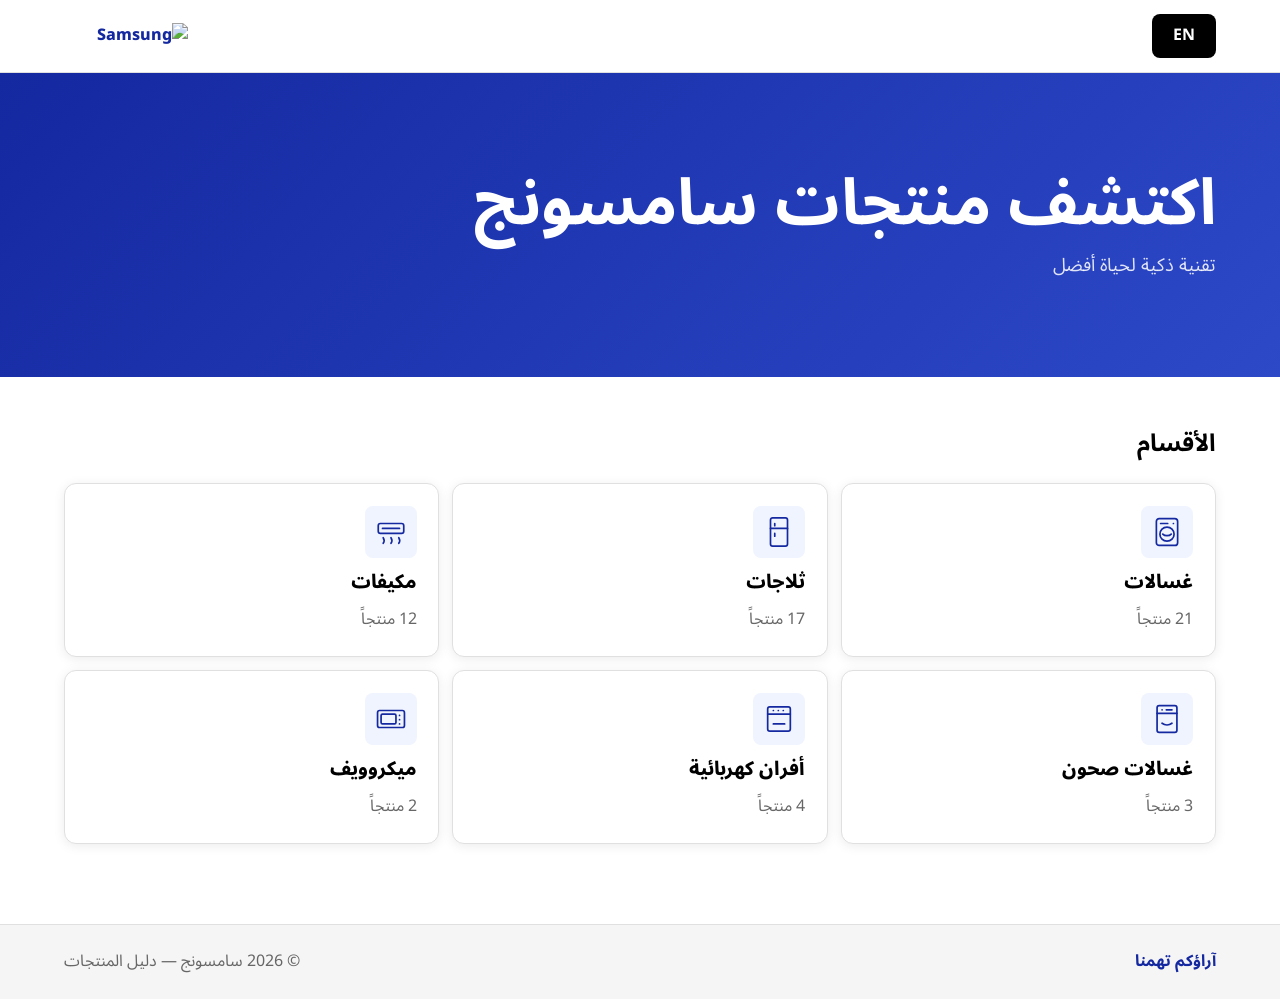
==== index.html @ 4a49a97f "Initial Samsung product showcase" ====
<!doctype html>
<html lang="ar" dir="rtl">
  <head>
    <meta charset="utf-8">
    <meta name="viewport" content="width=device-width, initial-scale=1">
    <title>سامسونج — دليل المنتجات</title>
    <link rel="stylesheet" href="assets/css/main.css">
    <link rel="stylesheet" href="assets/css/rtl.css">
  </head>
  <body data-page="home">
    <header class="site-header">
      <div class="container header-inner">
        <a class="logo" href="index.html" aria-label="Samsung">
          <img src="https://upload.wikimedia.org/wikipedia/commons/2/24/Samsung_Logo.svg" alt="Samsung">
        </a>
        <div class="header-actions">
          <button id="lang-toggle" class="lang-toggle" type="button">EN</button>
        </div>
      </div>
    </header>

    <main>
      <section class="hero">
        <div class="container">
          <h1 data-ar="اكتشف منتجات سامسونج" data-en="Discover Samsung Products">اكتشف منتجات سامسونج</h1>
          <p data-ar="تقنية ذكية لحياة أفضل" data-en="Smart technology for a better life">تقنية ذكية لحياة أفضل</p>
        </div>
      </section>

      <section class="section">
        <div class="container">
          <h2 class="section-title" data-ar="الأقسام" data-en="Categories">الأقسام</h2>
          <div id="category-grid" class="category-grid" aria-live="polite"></div>
        </div>
      </section>
    </main>

    <footer class="site-footer">
      <div class="container footer-inner">
        <span data-ar="© 2026 سامسونج — دليل المنتجات" data-en="© 2026 Samsung — Product Guide">© 2026 سامسونج — دليل المنتجات</span>
        <a href="feedback.html" data-ar="آراؤكم تهمنا" data-en="Feedback">آراؤكم تهمنا</a>
      </div>
    </footer>

    <script src="assets/js/lang.js"></script>
    <script src="assets/js/analytics.js"></script>
    <script src="assets/js/router.js"></script>
  </body>
</html>
---- assets/css/main.css ----
@import url("https://fonts.googleapis.com/css2?family=Noto+Sans+Arabic:wght@400;500;700;800&family=Outfit:wght@400;500;600;700;800&display=swap");

:root {
  --samsung-blue: #1428a0;
  --samsung-blue-light: #2d49c8;
  --samsung-black: #000000;
  --samsung-white: #ffffff;
  --gray-light: #f5f5f5;
  --gray-mid: #e0e0e0;
  --gray-text: #666666;
  --highlight-bg: #f0f4ff;
  --card-shadow: 0 2px 12px rgba(0, 0, 0, 0.08);
  --card-shadow-hover: 0 6px 24px rgba(20, 40, 160, 0.15);
  --radius: 12px;
  --radius-sm: 8px;
  --transition: all 0.2s ease;
  --container: 1200px;
}

* {
  box-sizing: border-box;
}

html {
  font-size: 16px;
  scroll-behavior: smooth;
}

body {
  margin: 0;
  background: var(--samsung-white);
  color: var(--samsung-black);
  font-family: "Outfit", "Noto Sans Arabic", system-ui, sans-serif;
  line-height: 1.6;
  overflow-wrap: anywhere;
}

html[lang="ar"] body {
  font-family: "Noto Sans Arabic", "Outfit", system-ui, sans-serif;
}

img {
  display: block;
  max-width: 100%;
}

a {
  color: inherit;
  text-decoration: none;
}

button,
input,
textarea,
select {
  font: inherit;
}

.container {
  width: min(100%, var(--container));
  margin: 0 auto;
  padding: 0 1.5rem;
}

.site-header {
  position: sticky;
  top: 0;
  z-index: 20;
  background: rgba(255, 255, 255, 0.94);
  border-bottom: 1px solid var(--gray-mid);
  backdrop-filter: blur(16px);
}

.header-inner {
  min-height: 64px;
  display: flex;
  align-items: center;
  justify-content: space-between;
  gap: 1rem;
}

.logo {
  display: inline-flex;
  align-items: center;
  gap: 0.75rem;
  font-weight: 800;
  color: var(--samsung-blue);
}

.logo img {
  width: 108px;
  height: auto;
}

.header-actions {
  display: flex;
  align-items: center;
  gap: 0.75rem;
}

.lang-toggle,
.button,
.icon-button {
  border: 0;
  border-radius: var(--radius-sm);
  cursor: pointer;
  transition: var(--transition);
}

.lang-toggle {
  min-width: 64px;
  min-height: 44px;
  padding: 0.55rem 0.85rem;
  background: var(--samsung-black);
  color: var(--samsung-white);
  font-weight: 700;
}

.button {
  display: inline-flex;
  align-items: center;
  justify-content: center;
  gap: 0.5rem;
  min-height: 44px;
  padding: 0.7rem 1rem;
  background: var(--samsung-blue);
  color: var(--samsung-white);
  font-weight: 700;
}

.button:hover,
.lang-toggle:hover {
  transform: translateY(-1px);
  box-shadow: var(--card-shadow-hover);
}

.button-secondary {
  background: var(--gray-light);
  color: var(--samsung-black);
}

.button-danger {
  background: #b42318;
}

.button-small {
  min-height: 38px;
  padding: 0.55rem 0.8rem;
  font-size: 0.9rem;
}

.hero {
  background: linear-gradient(135deg, var(--samsung-blue), var(--samsung-blue-light));
  color: var(--samsung-white);
  padding: clamp(2.2rem, 8vw, 6rem) 0;
}

.hero h1 {
  max-width: 780px;
  margin: 0 0 0.75rem;
  font-size: clamp(2rem, 5vw, 4rem);
  line-height: 1.1;
  letter-spacing: 0;
}

.hero p {
  max-width: 620px;
  margin: 0;
  color: rgba(255, 255, 255, 0.86);
  font-size: 1.15rem;
}

.section {
  padding: 3rem 0;
}

.section-title {
  margin: 0 0 1.25rem;
  font-size: 1.5rem;
}

.category-grid {
  display: grid;
  grid-template-columns: repeat(2, minmax(0, 1fr));
  gap: 0.8rem;
}

.product-grid {
  display: grid;
  grid-template-columns: repeat(1, minmax(0, 1fr));
  gap: 1rem;
}

.category-card {
  display: grid;
  gap: 0.65rem;
  min-height: 136px;
  padding: 0.95rem;
  background: var(--samsung-white);
  border: 1px solid var(--gray-mid);
  border-radius: var(--radius);
  box-shadow: var(--card-shadow);
  transition: var(--transition);
}

.category-card:hover,
.product-card:hover {
  border-color: rgba(20, 40, 160, 0.28);
  box-shadow: var(--card-shadow-hover);
  transform: translateY(-2px);
}

.category-icon {
  display: inline-flex;
  width: 44px;
  height: 44px;
  align-items: center;
  justify-content: center;
  color: var(--samsung-blue);
  background: var(--highlight-bg);
  border-radius: var(--radius-sm);
}

.category-icon svg {
  width: 29px;
  height: 29px;
}

.category-name {
  font-size: 1rem;
  font-weight: 800;
  line-height: 1.25;
}

.category-count,
.muted,
.sku-label,
.model-sku,
.product-model {
  color: var(--gray-text);
}

.breadcrumb {
  display: flex;
  align-items: center;
  gap: 0.5rem;
  padding-top: 1.5rem;
  color: var(--gray-text);
  font-size: 0.95rem;
}

.breadcrumb a {
  color: var(--samsung-blue);
  font-weight: 700;
}

.page-title {
  margin: 1rem 0 1.25rem;
  font-size: clamp(2rem, 4vw, 3rem);
  line-height: 1.15;
  letter-spacing: 0;
}

.pill-tabs {
  display: flex;
  flex-wrap: wrap;
  gap: 0.6rem;
  margin-bottom: 1.25rem;
}

.pill {
  border: 1px solid var(--gray-mid);
  border-radius: 999px;
  background: var(--samsung-white);
  color: var(--samsung-black);
  padding: 0.55rem 1rem;
  cursor: pointer;
}

.pill.is-active {
  border-color: var(--samsung-blue);
  background: var(--samsung-blue);
  color: var(--samsung-white);
}

.product-card {
  overflow: hidden;
  display: flex;
  flex-direction: column;
  background: var(--samsung-white);
  border: 1px solid var(--gray-mid);
  border-radius: var(--radius);
  box-shadow: var(--card-shadow);
  transition: var(--transition);
}

.product-image-link {
  display: grid;
  place-items: center;
  aspect-ratio: 4 / 3;
  background: var(--gray-light);
}

.product-image-link img {
  width: 100%;
  height: 100%;
  object-fit: contain;
  padding: 1rem;
}

.product-card-body {
  display: flex;
  flex: 1;
  flex-direction: column;
  gap: 0.8rem;
  padding: 1rem;
}

.product-card h3 {
  margin: 0;
  font-size: 1rem;
  line-height: 1.35;
}

.model-sku {
  margin: -0.3rem 0 0;
  font-size: 0.82rem;
  font-weight: 800;
  text-align: start;
}

.model-sku b,
.product-model b {
  color: var(--samsung-black);
  font-weight: 900;
}

.badge-row {
  display: flex;
  flex-wrap: wrap;
  gap: 0.4rem;
  margin-bottom: auto;
}

.badge {
  display: inline-flex;
  max-width: 100%;
  padding: 0.28rem 0.55rem;
  border-radius: 999px;
  background: var(--highlight-bg);
  color: var(--samsung-blue);
  font-size: 0.78rem;
  font-weight: 700;
  overflow-wrap: anywhere;
}

.product-detail-grid {
  display: grid;
  gap: 2rem;
  align-items: center;
  padding: 2rem 0;
}

.back-link {
  display: inline-flex;
  margin-top: 1.5rem;
  color: var(--samsung-blue);
  font-weight: 800;
}

.product-copy h1 {
  margin: 0.3rem 0 1rem;
  font-size: clamp(1.8rem, 4vw, 3.1rem);
  line-height: 1.18;
  letter-spacing: 0;
}

.product-model {
  margin: -0.45rem 0 0.8rem;
  font-size: 1rem;
  font-weight: 800;
}

.quick-facts {
  display: flex;
  flex-wrap: wrap;
  gap: 0.5rem;
  margin: 0 0 1rem;
}

.quick-facts span {
  display: inline-flex;
  align-items: center;
  min-height: 34px;
  padding: 0.35rem 0.65rem;
  border: 1px solid var(--gray-mid);
  border-radius: 999px;
  background: var(--samsung-white);
  color: #333333;
  font-size: 0.82rem;
  font-weight: 800;
}

.product-description {
  max-width: 720px;
  margin: 0;
  color: #2a2a2a;
  font-size: 1.05rem;
}

.product-media {
  display: grid;
  place-items: center;
  min-height: 260px;
  background: var(--gray-light);
  border-radius: var(--radius);
}

.product-hero-image {
  width: min(100%, 400px);
  max-height: 420px;
  object-fit: contain;
  padding: 1rem;
}

.section-block {
  padding: 1rem 0 2rem;
}

.section-block h2 {
  margin: 0 0 1rem;
  font-size: 1.5rem;
}

.highlight-grid {
  display: grid;
  gap: 0.9rem;
}

.highlight-card {
  padding: 1rem;
  border-inline-start: 5px solid var(--samsung-blue);
  border-radius: var(--radius-sm);
  background: var(--highlight-bg);
}

.highlight-card h3 {
  margin: 0 0 0.35rem;
  font-size: 1.1rem;
}

.highlight-card p {
  margin: 0;
  color: #333333;
  white-space: pre-line;
}

.related-strip {
  display: grid;
  grid-auto-flow: column;
  grid-auto-columns: minmax(230px, 280px);
  gap: 1rem;
  overflow-x: auto;
  padding-bottom: 0.75rem;
  scroll-snap-type: x proximity;
}

.related-strip .product-card {
  scroll-snap-align: start;
}

.feedback-button {
  margin-bottom: 2rem;
}

.empty-state {
  grid-column: 1 / -1;
  padding: 2rem;
  background: var(--gray-light);
  border: 1px solid var(--gray-mid);
  border-radius: var(--radius);
  text-align: center;
}

.empty-state-large {
  margin: 3rem 0;
  padding: 3rem 1.5rem;
}

.empty-state h1 {
  margin-top: 0;
}

.feedback-context {
  margin: 0 0 1rem;
  padding: 0.9rem 1rem;
  border-radius: var(--radius-sm);
  background: var(--highlight-bg);
  color: var(--samsung-blue);
  font-weight: 800;
}

.feedback-frame {
  width: 100%;
  min-height: 740px;
  border: 1px solid var(--gray-mid);
  border-radius: var(--radius-sm);
  background: var(--gray-light);
}

.site-footer {
  margin-top: 2rem;
  border-top: 1px solid var(--gray-mid);
  background: var(--gray-light);
}

.footer-inner {
  display: flex;
  flex-wrap: wrap;
  align-items: center;
  justify-content: space-between;
  gap: 0.8rem;
  padding: 1.5rem;
  color: var(--gray-text);
}

.footer-inner a {
  color: var(--samsung-blue);
  font-weight: 700;
}

.admin-shell {
  display: grid;
  gap: 1rem;
  padding: 1.5rem 0 3rem;
}

.admin-tabs,
.filter-row,
.form-actions,
.qr-controls {
  display: flex;
  flex-wrap: wrap;
  gap: 0.75rem;
  align-items: center;
}

.tab-button {
  border: 1px solid var(--gray-mid);
  border-radius: var(--radius-sm);
  background: var(--samsung-white);
  padding: 0.7rem 1rem;
  cursor: pointer;
  font-weight: 800;
}

.tab-button.is-active {
  border-color: var(--samsung-blue);
  background: var(--samsung-blue);
  color: var(--samsung-white);
}

.admin-panel {
  display: none;
  padding: 1rem;
  border: 1px solid var(--gray-mid);
  border-radius: var(--radius);
  background: var(--samsung-white);
  box-shadow: var(--card-shadow);
}

.admin-panel.is-active {
  display: block;
}

.field-grid {
  display: grid;
  grid-template-columns: repeat(1, minmax(0, 1fr));
  gap: 0.9rem;
}

.field {
  display: grid;
  gap: 0.35rem;
}

.field label {
  font-weight: 800;
}

.field input,
.field select,
.field textarea {
  width: 100%;
  border: 1px solid var(--gray-mid);
  border-radius: var(--radius-sm);
  padding: 0.72rem 0.8rem;
  background: var(--samsung-white);
}

.field textarea {
  min-height: 118px;
  resize: vertical;
}

.table-wrap {
  overflow-x: auto;
  border: 1px solid var(--gray-mid);
  border-radius: var(--radius-sm);
}

table {
  width: 100%;
  border-collapse: collapse;
}

th,
td {
  padding: 0.8rem;
  border-bottom: 1px solid var(--gray-mid);
  text-align: start;
  vertical-align: middle;
}

th {
  background: var(--gray-light);
  font-size: 0.875rem;
}

.switch {
  position: relative;
  display: inline-flex;
  width: 48px;
  height: 28px;
}

.switch input {
  opacity: 0;
}

.switch span {
  position: absolute;
  inset: 0;
  border-radius: 999px;
  background: var(--gray-mid);
  cursor: pointer;
}

.switch span::after {
  position: absolute;
  content: "";
  width: 22px;
  height: 22px;
  top: 3px;
  inset-inline-start: 3px;
  border-radius: 50%;
  background: var(--samsung-white);
  transition: var(--transition);
}

.switch input:checked + span {
  background: var(--samsung-blue);
}

.switch input:checked + span::after {
  transform: translateX(20px);
}

html[dir="rtl"] .switch input:checked + span::after {
  transform: translateX(-20px);
}

.highlight-editor {
  display: grid;
  gap: 0.9rem;
  margin: 0.5rem 0 1rem;
}

.highlight-row {
  display: grid;
  gap: 0.75rem;
  padding: 0.9rem;
  border: 1px solid var(--gray-mid);
  border-radius: var(--radius-sm);
  background: var(--gray-light);
}

.message {
  margin-top: 1rem;
  padding: 0.85rem 1rem;
  border-radius: var(--radius-sm);
  background: var(--highlight-bg);
  color: var(--samsung-blue);
  font-weight: 700;
}

.message.error {
  background: #fff1f0;
  color: #b42318;
}

.security-note {
  padding: 1rem;
  border-radius: var(--radius-sm);
  background: var(--highlight-bg);
  color: #25315f;
}

.qr-grid {
  display: grid;
  grid-template-columns: repeat(auto-fit, minmax(240px, 1fr));
  gap: 1rem;
  margin-top: 1rem;
}

.qr-tile {
  display: grid;
  gap: 0.75rem;
  padding: 1rem;
  border: 1px solid var(--gray-mid);
  border-radius: var(--radius);
  background: var(--samsung-white);
  box-shadow: var(--card-shadow);
}

.qr-tile img {
  width: 180px;
  height: 180px;
  margin: 0 auto;
}

.qr-url {
  color: var(--gray-text);
  font-size: 0.78rem;
  overflow-wrap: anywhere;
}

@media (max-width: 599px) {
  .container {
    padding: 0 1rem;
  }

  .section {
    padding: 2rem 0;
  }

  .page-title {
    font-size: 1.85rem;
  }

  .product-grid .product-card {
    display: grid;
    grid-template-columns: 112px minmax(0, 1fr);
    min-height: 172px;
  }

  .product-grid .product-image-link {
    aspect-ratio: auto;
    min-height: 100%;
  }

  .product-grid .product-image-link img {
    padding: 0.6rem;
  }

  .product-grid .product-card-body {
    padding: 0.85rem;
    gap: 0.55rem;
  }

  .product-grid .product-card h3 {
    font-size: 0.95rem;
  }

  .product-grid .badge {
    font-size: 0.72rem;
  }

  .product-detail-grid {
    gap: 1rem;
    padding: 1rem 0 1.5rem;
  }

  .product-copy h1 {
    font-size: 1.55rem;
  }

  .product-media {
    min-height: 230px;
  }

  .product-hero-image {
    max-height: 300px;
  }

  .highlight-card {
    padding: 0.9rem;
  }

  .feedback-button {
    position: sticky;
    bottom: 0.75rem;
    z-index: 10;
    width: 100%;
    box-shadow: var(--card-shadow-hover);
  }
}

@media (min-width: 600px) {
  .product-grid {
    grid-template-columns: repeat(2, minmax(0, 1fr));
  }
}

@media (min-width: 768px) {
  .category-grid {
    grid-template-columns: repeat(3, minmax(0, 1fr));
  }

  .product-grid {
    grid-template-columns: repeat(3, minmax(0, 1fr));
  }

  .product-card h3 {
    min-height: 3.3em;
  }

  .product-detail-grid {
    grid-template-columns: minmax(0, 1.1fr) minmax(280px, 0.9fr);
  }

  .header-inner {
    min-height: 72px;
  }

  .logo img {
    width: 124px;
  }

  .category-card {
    min-height: 174px;
    padding: 1.35rem;
  }

  .category-icon {
    width: 52px;
    height: 52px;
  }

  .category-icon svg {
    width: 34px;
    height: 34px;
  }

  .category-name {
    font-size: 1.2rem;
  }

  .highlight-grid {
    grid-template-columns: repeat(2, minmax(0, 1fr));
  }

  .field-grid {
    grid-template-columns: repeat(2, minmax(0, 1fr));
  }

  .highlight-row {
    grid-template-columns: repeat(2, minmax(0, 1fr)) auto;
  }
}

@media (min-width: 1024px) {
  .product-grid {
    grid-template-columns: repeat(4, minmax(0, 1fr));
  }
}
---- assets/css/rtl.css ----
html[dir="rtl"] {
  text-align: right;
}

html[dir="rtl"] .breadcrumb {
  flex-direction: row-reverse;
  justify-content: flex-end;
}

html[dir="rtl"] .header-inner,
html[dir="rtl"] .footer-inner {
  flex-direction: row-reverse;
}

html[dir="rtl"] .related-strip {
  direction: rtl;
}

html[dir="rtl"] .product-card,
html[dir="rtl"] .highlight-card,
html[dir="rtl"] .admin-panel,
html[dir="rtl"] .qr-tile {
  text-align: right;
}

html[dir="rtl"] .form-actions,
html[dir="rtl"] .filter-row,
html[dir="rtl"] .admin-tabs,
html[dir="rtl"] .qr-controls {
  flex-direction: row-reverse;
  justify-content: flex-start;
}

html[dir="rtl"] .badge-row,
html[dir="rtl"] .pill-tabs {
  justify-content: flex-start;
}
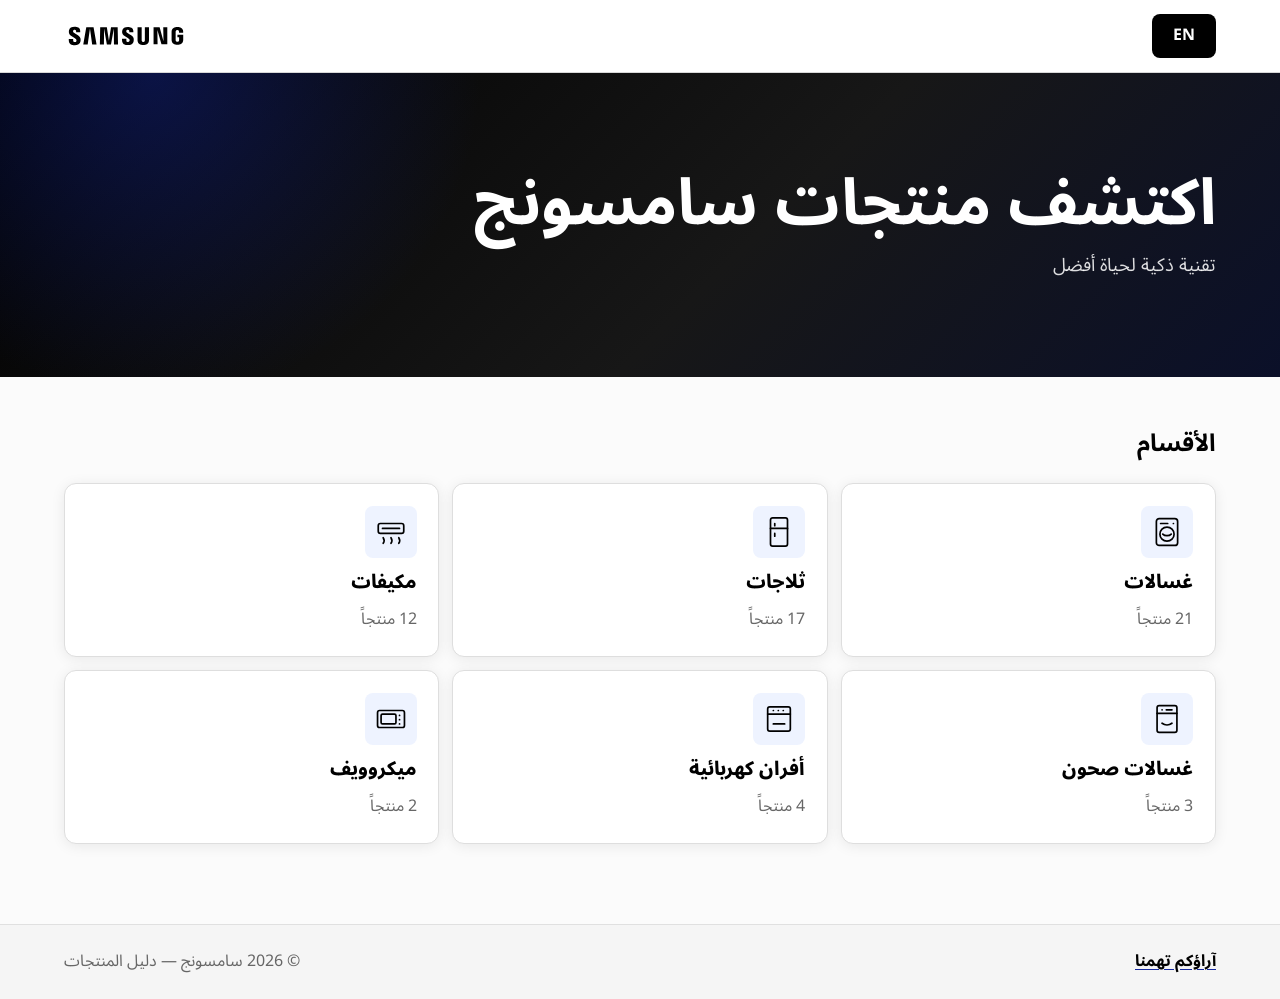
==== commit 6996dc86: "Update Samsung logo and black theme" ====
--- a/index.html
+++ b/index.html
@@ -11,7 +11,7 @@
     <header class="site-header">
       <div class="container header-inner">
         <a class="logo" href="index.html" aria-label="Samsung">
-          <img src="https://upload.wikimedia.org/wikipedia/commons/2/24/Samsung_Logo.svg" alt="Samsung">
+          <img src="assets/samsung-logo.svg" alt="Samsung">
         </a>
         <div class="header-actions">
           <button id="lang-toggle" class="lang-toggle" type="button">EN</button>
--- a/assets/css/main.css
+++ b/assets/css/main.css
@@ -5,12 +5,15 @@
   --samsung-blue-light: #2d49c8;
   --samsung-black: #000000;
   --samsung-white: #ffffff;
+  --samsung-ink: #111111;
+  --samsung-charcoal: #181818;
   --gray-light: #f5f5f5;
   --gray-mid: #e0e0e0;
   --gray-text: #666666;
-  --highlight-bg: #f0f4ff;
-  --card-shadow: 0 2px 12px rgba(0, 0, 0, 0.08);
-  --card-shadow-hover: 0 6px 24px rgba(20, 40, 160, 0.15);
+  --highlight-bg: #f7f8fb;
+  --accent-bg: #eef3ff;
+  --card-shadow: 0 2px 14px rgba(0, 0, 0, 0.08);
+  --card-shadow-hover: 0 8px 26px rgba(0, 0, 0, 0.16);
   --radius: 12px;
   --radius-sm: 8px;
   --transition: all 0.2s ease;
@@ -28,7 +31,7 @@
 
 body {
   margin: 0;
-  background: var(--samsung-white);
+  background: #fbfbfb;
   color: var(--samsung-black);
   font-family: "Outfit", "Noto Sans Arabic", system-ui, sans-serif;
   line-height: 1.6;
@@ -66,8 +69,8 @@
   position: sticky;
   top: 0;
   z-index: 20;
-  background: rgba(255, 255, 255, 0.94);
-  border-bottom: 1px solid var(--gray-mid);
+  background: rgba(255, 255, 255, 0.96);
+  border-bottom: 1px solid #d8d8d8;
   backdrop-filter: blur(16px);
 }
 
@@ -84,11 +87,11 @@
   align-items: center;
   gap: 0.75rem;
   font-weight: 800;
-  color: var(--samsung-blue);
+  color: var(--samsung-black);
 }
 
 .logo img {
-  width: 108px;
+  width: 118px;
   height: auto;
 }
 
@@ -123,7 +126,7 @@
   gap: 0.5rem;
   min-height: 44px;
   padding: 0.7rem 1rem;
-  background: var(--samsung-blue);
+  background: var(--samsung-black);
   color: var(--samsung-white);
   font-weight: 700;
 }
@@ -135,8 +138,9 @@
 }
 
 .button-secondary {
-  background: var(--gray-light);
-  color: var(--samsung-black);
+  background: var(--samsung-white);
+  color: var(--samsung-black);
+  border: 1px solid var(--gray-mid);
 }
 
 .button-danger {
@@ -150,7 +154,9 @@
 }
 
 .hero {
-  background: linear-gradient(135deg, var(--samsung-blue), var(--samsung-blue-light));
+  background:
+    radial-gradient(circle at 12% 0%, rgba(20, 40, 160, 0.42), transparent 28%),
+    linear-gradient(135deg, #000000 0%, #171717 58%, #0b1029 100%);
   color: var(--samsung-white);
   padding: clamp(2.2rem, 8vw, 6rem) 0;
 }
@@ -197,7 +203,7 @@
   min-height: 136px;
   padding: 0.95rem;
   background: var(--samsung-white);
-  border: 1px solid var(--gray-mid);
+  border: 1px solid #dedede;
   border-radius: var(--radius);
   box-shadow: var(--card-shadow);
   transition: var(--transition);
@@ -205,7 +211,7 @@
 
 .category-card:hover,
 .product-card:hover {
-  border-color: rgba(20, 40, 160, 0.28);
+  border-color: rgba(0, 0, 0, 0.32);
   box-shadow: var(--card-shadow-hover);
   transform: translateY(-2px);
 }
@@ -216,8 +222,8 @@
   height: 44px;
   align-items: center;
   justify-content: center;
-  color: var(--samsung-blue);
-  background: var(--highlight-bg);
+  color: var(--samsung-black);
+  background: var(--accent-bg);
   border-radius: var(--radius-sm);
 }
 
@@ -250,8 +256,11 @@
 }
 
 .breadcrumb a {
-  color: var(--samsung-blue);
+  color: var(--samsung-black);
   font-weight: 700;
+  text-decoration: underline;
+  text-decoration-color: var(--samsung-blue);
+  text-underline-offset: 0.2em;
 }
 
 .page-title {
@@ -278,8 +287,8 @@
 }
 
 .pill.is-active {
-  border-color: var(--samsung-blue);
-  background: var(--samsung-blue);
+  border-color: var(--samsung-black);
+  background: var(--samsung-black);
   color: var(--samsung-white);
 }
 
@@ -288,7 +297,7 @@
   display: flex;
   flex-direction: column;
   background: var(--samsung-white);
-  border: 1px solid var(--gray-mid);
+  border: 1px solid #dedede;
   border-radius: var(--radius);
   box-shadow: var(--card-shadow);
   transition: var(--transition);
@@ -347,7 +356,7 @@
   max-width: 100%;
   padding: 0.28rem 0.55rem;
   border-radius: 999px;
-  background: var(--highlight-bg);
+  background: var(--accent-bg);
   color: var(--samsung-blue);
   font-size: 0.78rem;
   font-weight: 700;
@@ -364,8 +373,11 @@
 .back-link {
   display: inline-flex;
   margin-top: 1.5rem;
-  color: var(--samsung-blue);
+  color: var(--samsung-black);
   font-weight: 800;
+  text-decoration: underline;
+  text-decoration-color: var(--samsung-blue);
+  text-underline-offset: 0.24em;
 }
 
 .product-copy h1 {
@@ -393,7 +405,7 @@
   align-items: center;
   min-height: 34px;
   padding: 0.35rem 0.65rem;
-  border: 1px solid var(--gray-mid);
+  border: 1px solid #d8d8d8;
   border-radius: 999px;
   background: var(--samsung-white);
   color: #333333;
@@ -439,7 +451,7 @@
 
 .highlight-card {
   padding: 1rem;
-  border-inline-start: 5px solid var(--samsung-blue);
+  border-inline-start: 5px solid var(--samsung-black);
   border-radius: var(--radius-sm);
   background: var(--highlight-bg);
 }
@@ -495,8 +507,8 @@
   margin: 0 0 1rem;
   padding: 0.9rem 1rem;
   border-radius: var(--radius-sm);
-  background: var(--highlight-bg);
-  color: var(--samsung-blue);
+  background: var(--accent-bg);
+  color: var(--samsung-black);
   font-weight: 800;
 }
 
@@ -525,8 +537,11 @@
 }
 
 .footer-inner a {
-  color: var(--samsung-blue);
+  color: var(--samsung-black);
   font-weight: 700;
+  text-decoration: underline;
+  text-decoration-color: var(--samsung-blue);
+  text-underline-offset: 0.2em;
 }
 
 .admin-shell {
@@ -555,8 +570,8 @@
 }
 
 .tab-button.is-active {
-  border-color: var(--samsung-blue);
-  background: var(--samsung-blue);
+  border-color: var(--samsung-black);
+  background: var(--samsung-black);
   color: var(--samsung-white);
 }
 
@@ -659,7 +674,7 @@
 }
 
 .switch input:checked + span {
-  background: var(--samsung-blue);
+  background: var(--samsung-black);
 }
 
 .switch input:checked + span::after {
@@ -689,8 +704,8 @@
   margin-top: 1rem;
   padding: 0.85rem 1rem;
   border-radius: var(--radius-sm);
-  background: var(--highlight-bg);
-  color: var(--samsung-blue);
+  background: var(--accent-bg);
+  color: var(--samsung-black);
   font-weight: 700;
 }
 
@@ -702,7 +717,7 @@
 .security-note {
   padding: 1rem;
   border-radius: var(--radius-sm);
-  background: var(--highlight-bg);
+  background: var(--accent-bg);
   color: #25315f;
 }
 
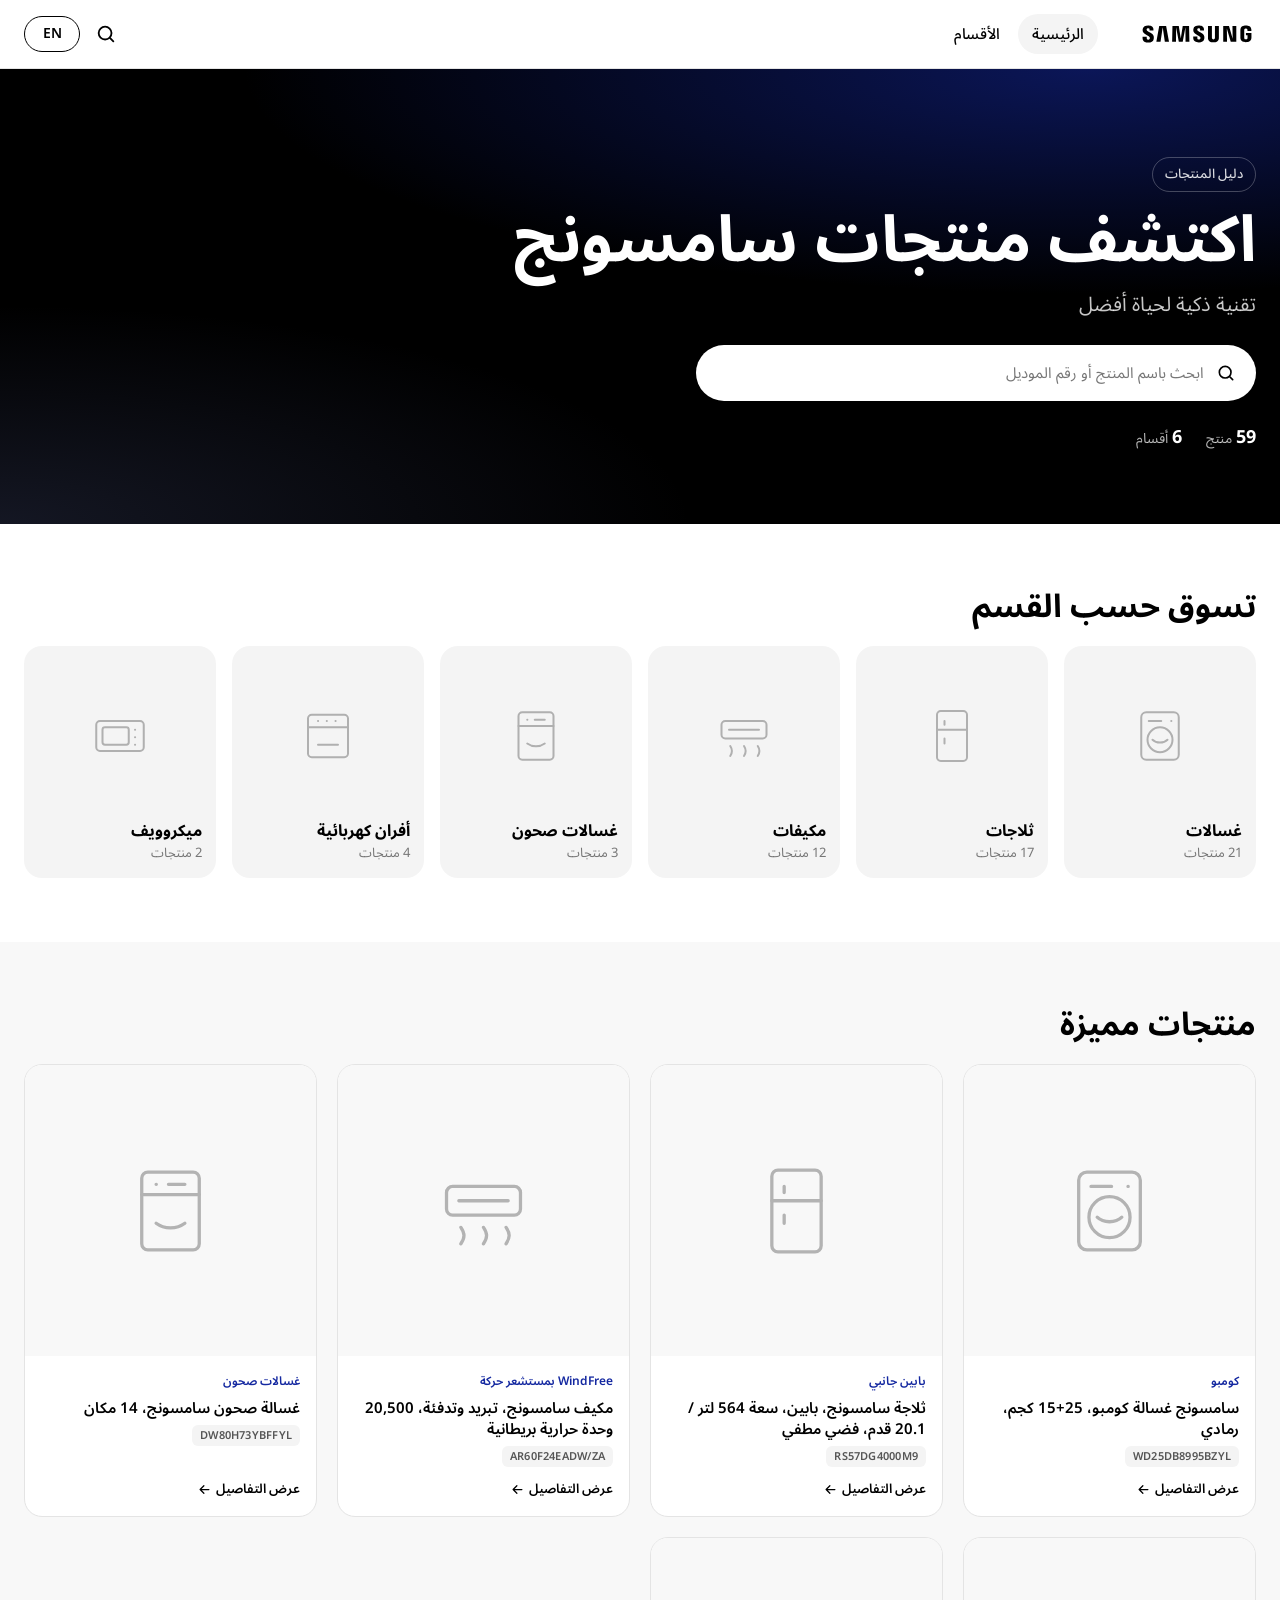
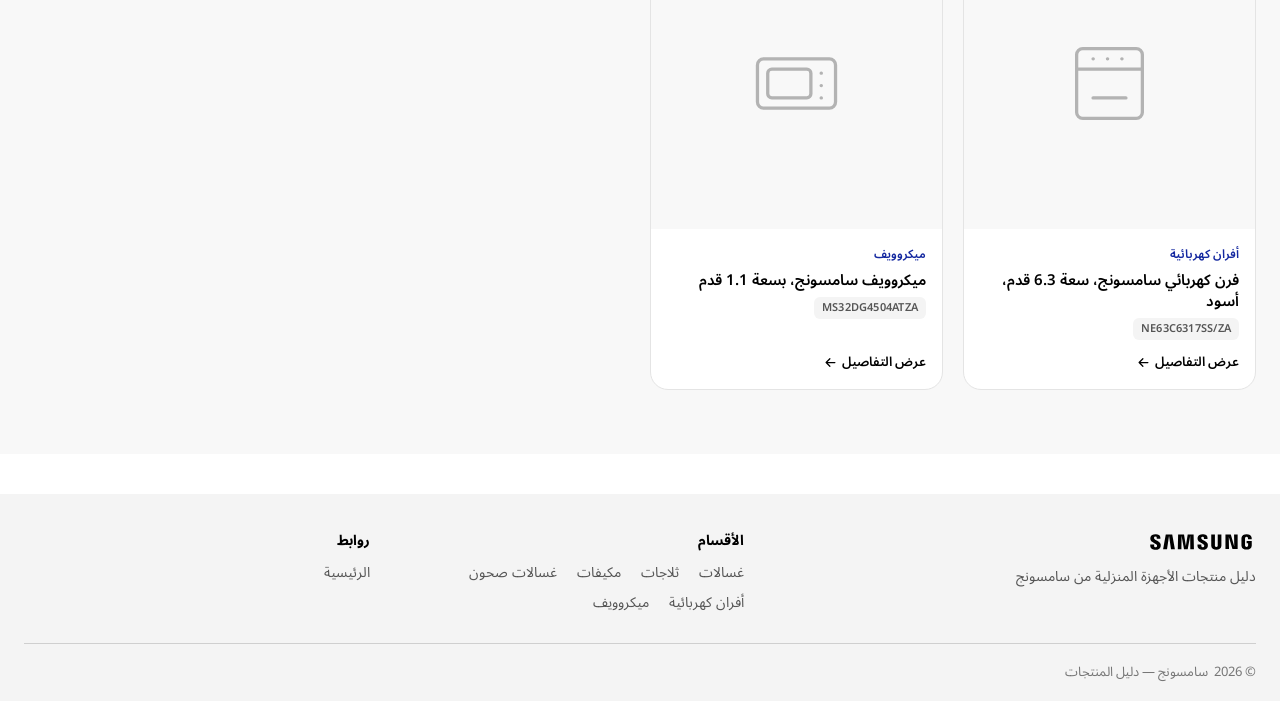
==== commit 576021c1: "Redesign public site for mobile and add site settings - New mobile-first layout with shared header/f" ====
--- a/index.html
+++ b/index.html
@@ -2,46 +2,51 @@
 <html lang="ar" dir="rtl">
   <head>
     <meta charset="utf-8">
-    <meta name="viewport" content="width=device-width, initial-scale=1">
+    <meta name="viewport" content="width=device-width, initial-scale=1, viewport-fit=cover">
+    <meta name="theme-color" content="#000000">
     <title>سامسونج — دليل المنتجات</title>
+    <link rel="icon" href="assets/favicon.svg" type="image/svg+xml">
     <link rel="stylesheet" href="assets/css/main.css">
-    <link rel="stylesheet" href="assets/css/rtl.css">
   </head>
   <body data-page="home">
-    <header class="site-header">
-      <div class="container header-inner">
-        <a class="logo" href="index.html" aria-label="Samsung">
-          <img src="assets/samsung-logo.svg" alt="Samsung">
-        </a>
-        <div class="header-actions">
-          <button id="lang-toggle" class="lang-toggle" type="button">EN</button>
-        </div>
-      </div>
-    </header>
+    <div id="site-header"></div>
 
-    <main>
+    <main id="main">
       <section class="hero">
-        <div class="container">
-          <h1 data-ar="اكتشف منتجات سامسونج" data-en="Discover Samsung Products">اكتشف منتجات سامسونج</h1>
-          <p data-ar="تقنية ذكية لحياة أفضل" data-en="Smart technology for a better life">تقنية ذكية لحياة أفضل</p>
+        <div class="container hero-inner">
+          <span class="hero-eyebrow" data-ar="دليل المنتجات" data-en="Product Guide">دليل المنتجات</span>
+          <h1 id="hero-title">اكتشف منتجات سامسونج</h1>
+          <p id="hero-subtitle">تقنية ذكية لحياة أفضل</p>
+          <button id="hero-search" class="hero-search" type="button" hidden>
+            <svg class="ui-icon" viewBox="0 0 24 24" aria-hidden="true"><circle cx="11" cy="11" r="7"/><path d="m20 20-3.5-3.5"/></svg>
+            <span data-ar="ابحث باسم المنتج أو رقم الموديل" data-en="Search by product name or model">ابحث باسم المنتج أو رقم الموديل</span>
+          </button>
+          <div id="hero-stats" class="hero-stats"></div>
         </div>
       </section>
 
-      <section class="section">
+      <section class="section" id="categories">
         <div class="container">
-          <h2 class="section-title" data-ar="الأقسام" data-en="Categories">الأقسام</h2>
+          <div class="section-head">
+            <h2 data-ar="تسوق حسب القسم" data-en="Shop by category">تسوق حسب القسم</h2>
+          </div>
           <div id="category-grid" class="category-grid" aria-live="polite"></div>
+        </div>
+      </section>
+
+      <section class="section section-alt" id="featured-section" hidden>
+        <div class="container">
+          <div class="section-head">
+            <h2 data-ar="منتجات مميزة" data-en="Featured products">منتجات مميزة</h2>
+          </div>
+          <div id="featured-grid" class="product-grid"></div>
         </div>
       </section>
     </main>
 
-    <footer class="site-footer">
-      <div class="container footer-inner">
-        <span data-ar="© 2026 سامسونج — دليل المنتجات" data-en="© 2026 Samsung — Product Guide">© 2026 سامسونج — دليل المنتجات</span>
-        <a href="feedback.html" data-ar="آراؤكم تهمنا" data-en="Feedback">آراؤكم تهمنا</a>
-      </div>
-    </footer>
+    <div id="site-footer"></div>
 
+    <script src="assets/js/layout.js"></script>
     <script src="assets/js/lang.js"></script>
     <script src="assets/js/analytics.js"></script>
     <script src="assets/js/router.js"></script>
--- a/assets/css/main.css
+++ b/assets/css/main.css
@@ -1,45 +1,66 @@
-@import url("https://fonts.googleapis.com/css2?family=Noto+Sans+Arabic:wght@400;500;700;800&family=Outfit:wght@400;500;600;700;800&display=swap");
+@import url("https://fonts.googleapis.com/css2?family=Noto+Sans+Arabic:wght@400;500;600;700;800&family=Outfit:wght@400;500;600;700;800&display=swap");
 
 :root {
-  --samsung-blue: #1428a0;
-  --samsung-blue-light: #2d49c8;
-  --samsung-black: #000000;
-  --samsung-white: #ffffff;
-  --samsung-ink: #111111;
-  --samsung-charcoal: #181818;
-  --gray-light: #f5f5f5;
-  --gray-mid: #e0e0e0;
-  --gray-text: #666666;
-  --highlight-bg: #f7f8fb;
-  --accent-bg: #eef3ff;
-  --card-shadow: 0 2px 14px rgba(0, 0, 0, 0.08);
-  --card-shadow-hover: 0 8px 26px rgba(0, 0, 0, 0.16);
-  --radius: 12px;
-  --radius-sm: 8px;
-  --transition: all 0.2s ease;
-  --container: 1200px;
-}
-
-* {
+  --ink: #000000;
+  --ink-2: #1d1d1f;
+  --text-2: #555555;
+  --text-3: #767676;
+  --bg: #ffffff;
+  --bg-soft: #f4f4f4;
+  --bg-softer: #f8f8f8;
+  --line: #e4e4e4;
+  --line-strong: #cfcfcf;
+  --brand: #1428a0;
+  --brand-soft: #eef1fb;
+  --success: #0a7c42;
+  --danger: #c4221a;
+  --radius-lg: 24px;
+  --radius: 18px;
+  --radius-sm: 12px;
+  --shadow: 0 1px 2px rgba(0, 0, 0, 0.04), 0 6px 24px rgba(0, 0, 0, 0.06);
+  --shadow-lg: 0 12px 40px rgba(0, 0, 0, 0.14);
+  --ease: cubic-bezier(0.2, 0.7, 0.2, 1);
+  --container: 1280px;
+  --gutter: 16px;
+  --header-h: 60px;
+}
+
+*,
+*::before,
+*::after {
   box-sizing: border-box;
 }
 
 html {
-  font-size: 16px;
+  -webkit-text-size-adjust: 100%;
   scroll-behavior: smooth;
+  scroll-padding-top: calc(var(--header-h) + 12px);
 }
 
 body {
   margin: 0;
-  background: #fbfbfb;
-  color: var(--samsung-black);
-  font-family: "Outfit", "Noto Sans Arabic", system-ui, sans-serif;
+  min-height: 100vh;
+  display: flex;
+  flex-direction: column;
+  background: var(--bg);
+  color: var(--ink);
+  font-family: "Outfit", "Noto Sans Arabic", system-ui, -apple-system, "Segoe UI", sans-serif;
+  font-size: 16px;
   line-height: 1.6;
-  overflow-wrap: anywhere;
+  -webkit-font-smoothing: antialiased;
+  overflow-wrap: break-word;
 }
 
 html[lang="ar"] body {
   font-family: "Noto Sans Arabic", "Outfit", system-ui, sans-serif;
+}
+
+body.no-scroll {
+  overflow: hidden;
+}
+
+main {
+  flex: 1;
 }
 
 img {
@@ -57,835 +78,1392 @@
 textarea,
 select {
   font: inherit;
+  color: inherit;
+}
+
+:focus-visible {
+  outline: 2px solid var(--brand);
+  outline-offset: 2px;
+}
+
+h1,
+h2,
+h3 {
+  letter-spacing: -0.01em;
+}
+
+html[lang="ar"] h1,
+html[lang="ar"] h2,
+html[lang="ar"] h3 {
+  letter-spacing: 0;
 }
 
 .container {
-  width: min(100%, var(--container));
-  margin: 0 auto;
-  padding: 0 1.5rem;
-}
-
-.site-header {
-  position: sticky;
-  top: 0;
-  z-index: 20;
-  background: rgba(255, 255, 255, 0.96);
-  border-bottom: 1px solid #d8d8d8;
-  backdrop-filter: blur(16px);
-}
-
-.header-inner {
-  min-height: 64px;
-  display: flex;
-  align-items: center;
-  justify-content: space-between;
-  gap: 1rem;
-}
-
-.logo {
-  display: inline-flex;
-  align-items: center;
-  gap: 0.75rem;
-  font-weight: 800;
-  color: var(--samsung-black);
-}
-
-.logo img {
-  width: 118px;
-  height: auto;
-}
-
-.header-actions {
-  display: flex;
-  align-items: center;
-  gap: 0.75rem;
-}
-
-.lang-toggle,
-.button,
-.icon-button {
-  border: 0;
-  border-radius: var(--radius-sm);
-  cursor: pointer;
-  transition: var(--transition);
-}
-
-.lang-toggle {
-  min-width: 64px;
-  min-height: 44px;
-  padding: 0.55rem 0.85rem;
-  background: var(--samsung-black);
-  color: var(--samsung-white);
-  font-weight: 700;
-}
+  width: 100%;
+  max-width: var(--container);
+  margin-inline: auto;
+  padding-inline: var(--gutter);
+}
+
+.visually-hidden {
+  position: absolute !important;
+  width: 1px;
+  height: 1px;
+  overflow: hidden;
+  clip: rect(0 0 0 0);
+  white-space: nowrap;
+}
+
+.skip-link {
+  position: absolute;
+  inset-inline-start: 12px;
+  top: -60px;
+  z-index: 100;
+  padding: 10px 16px;
+  border-radius: 999px;
+  background: var(--ink);
+  color: #fff;
+  font-weight: 600;
+}
+
+.skip-link:focus {
+  top: 10px;
+}
+
+.ui-icon {
+  width: 20px;
+  height: 20px;
+  flex: none;
+  fill: none;
+  stroke: currentColor;
+  stroke-width: 2;
+  stroke-linecap: round;
+  stroke-linejoin: round;
+}
+
+html[dir="rtl"] .icon-flip {
+  transform: scaleX(-1);
+}
+
+/* ---------- buttons & chips ---------- */
 
 .button {
   display: inline-flex;
   align-items: center;
   justify-content: center;
-  gap: 0.5rem;
-  min-height: 44px;
-  padding: 0.7rem 1rem;
-  background: var(--samsung-black);
-  color: var(--samsung-white);
-  font-weight: 700;
-}
-
-.button:hover,
-.lang-toggle:hover {
-  transform: translateY(-1px);
-  box-shadow: var(--card-shadow-hover);
+  gap: 8px;
+  min-height: 48px;
+  padding: 0 24px;
+  border: 1.5px solid var(--ink);
+  border-radius: 999px;
+  background: var(--ink);
+  color: #fff;
+  font-weight: 600;
+  font-size: 15px;
+  line-height: 1;
+  white-space: nowrap;
+  cursor: pointer;
+  transition: background 0.2s var(--ease), color 0.2s var(--ease), transform 0.2s var(--ease);
+}
+
+.button:hover {
+  background: #2b2b2b;
+}
+
+.button:active {
+  transform: scale(0.98);
 }
 
 .button-secondary {
-  background: var(--samsung-white);
-  color: var(--samsung-black);
-  border: 1px solid var(--gray-mid);
-}
-
-.button-danger {
-  background: #b42318;
+  background: transparent;
+  color: var(--ink);
+}
+
+.button-secondary:hover {
+  background: var(--ink);
+  color: #fff;
 }
 
 .button-small {
-  min-height: 38px;
-  padding: 0.55rem 0.8rem;
-  font-size: 0.9rem;
-}
-
-.hero {
-  background:
-    radial-gradient(circle at 12% 0%, rgba(20, 40, 160, 0.42), transparent 28%),
-    linear-gradient(135deg, #000000 0%, #171717 58%, #0b1029 100%);
-  color: var(--samsung-white);
-  padding: clamp(2.2rem, 8vw, 6rem) 0;
-}
-
-.hero h1 {
-  max-width: 780px;
-  margin: 0 0 0.75rem;
-  font-size: clamp(2rem, 5vw, 4rem);
-  line-height: 1.1;
-  letter-spacing: 0;
-}
-
-.hero p {
-  max-width: 620px;
-  margin: 0;
-  color: rgba(255, 255, 255, 0.86);
-  font-size: 1.15rem;
-}
-
-.section {
-  padding: 3rem 0;
-}
-
-.section-title {
-  margin: 0 0 1.25rem;
-  font-size: 1.5rem;
-}
-
-.category-grid {
-  display: grid;
-  grid-template-columns: repeat(2, minmax(0, 1fr));
-  gap: 0.8rem;
-}
-
-.product-grid {
-  display: grid;
-  grid-template-columns: repeat(1, minmax(0, 1fr));
-  gap: 1rem;
-}
-
-.category-card {
-  display: grid;
-  gap: 0.65rem;
-  min-height: 136px;
-  padding: 0.95rem;
-  background: var(--samsung-white);
-  border: 1px solid #dedede;
-  border-radius: var(--radius);
-  box-shadow: var(--card-shadow);
-  transition: var(--transition);
-}
-
-.category-card:hover,
-.product-card:hover {
-  border-color: rgba(0, 0, 0, 0.32);
-  box-shadow: var(--card-shadow-hover);
-  transform: translateY(-2px);
-}
-
-.category-icon {
-  display: inline-flex;
+  min-height: 40px;
+  padding: 0 18px;
+  font-size: 14px;
+}
+
+.icon-button {
+  display: inline-grid;
+  place-items: center;
   width: 44px;
   height: 44px;
+  flex: none;
+  border: 0;
+  border-radius: 50%;
+  background: transparent;
+  cursor: pointer;
+  transition: background 0.2s var(--ease);
+}
+
+.icon-button:hover {
+  background: var(--bg-soft);
+}
+
+.icon-button svg {
+  width: 22px;
+  height: 22px;
+  fill: none;
+  stroke: currentColor;
+  stroke-width: 2;
+  stroke-linecap: round;
+  stroke-linejoin: round;
+}
+
+.icon-button-sm {
+  width: 34px;
+  height: 34px;
+}
+
+.icon-button-sm svg {
+  width: 17px;
+  height: 17px;
+}
+
+.chip {
+  display: inline-flex;
   align-items: center;
+  gap: 6px;
+  min-height: 38px;
+  padding: 0 16px;
+  border: 1px solid var(--line-strong);
+  border-radius: 999px;
+  background: #fff;
+  font-size: 14px;
+  font-weight: 500;
+  white-space: nowrap;
+  cursor: pointer;
+  transition: border-color 0.2s var(--ease), background 0.2s var(--ease), color 0.2s var(--ease);
+}
+
+.chip:hover {
+  border-color: var(--ink);
+}
+
+.chip span {
+  color: var(--text-3);
+  font-size: 12px;
+}
+
+.chip.is-active {
+  border-color: var(--ink);
+  background: var(--ink);
+  color: #fff;
+}
+
+.chip.is-active span {
+  color: rgba(255, 255, 255, 0.7);
+}
+
+.chip-soft {
+  min-height: 30px;
+  padding: 0 12px;
+  border-color: transparent;
+  background: var(--bg-soft);
+  font-size: 13px;
+}
+
+.chip-row {
+  display: flex;
+  flex-wrap: wrap;
+  gap: 8px;
+}
+
+.text-link {
+  display: inline-flex;
+  align-items: center;
+  gap: 4px;
+  font-weight: 600;
+  font-size: 15px;
+  text-decoration: underline;
+  text-underline-offset: 4px;
+}
+
+.text-link .ui-icon {
+  width: 16px;
+  height: 16px;
+}
+
+/* ---------- header ---------- */
+
+.site-header {
+  position: sticky;
+  top: 0;
+  z-index: 40;
+  background: rgba(255, 255, 255, 0.92);
+  border-bottom: 1px solid var(--line);
+  backdrop-filter: saturate(180%) blur(16px);
+  -webkit-backdrop-filter: saturate(180%) blur(16px);
+}
+
+.header-inner {
+  display: flex;
+  align-items: center;
+  gap: 16px;
+  min-height: var(--header-h);
+}
+
+.logo {
+  display: inline-flex;
+  align-items: center;
+  flex: none;
+}
+
+.logo img {
+  width: 104px;
+  height: auto;
+}
+
+.header-nav {
+  display: none;
+  gap: 4px;
+  margin-inline-start: 24px;
+}
+
+.header-nav a {
+  padding: 8px 14px;
+  border-radius: 999px;
+  font-size: 15px;
+  font-weight: 500;
+  transition: background 0.2s var(--ease);
+}
+
+.header-nav a:hover,
+.header-nav a[aria-current="page"] {
+  background: var(--bg-soft);
+}
+
+.header-actions {
+  display: flex;
+  align-items: center;
+  gap: 4px;
+  margin-inline-start: auto;
+}
+
+.lang-toggle {
+  min-width: 56px;
+  height: 36px;
+  padding: 0 14px;
+  border: 1.5px solid var(--ink);
+  border-radius: 999px;
+  background: #fff;
+  font-weight: 600;
+  font-size: 14px;
+  cursor: pointer;
+  transition: background 0.2s var(--ease), color 0.2s var(--ease);
+}
+
+.lang-toggle:hover {
+  background: var(--ink);
+  color: #fff;
+}
+
+/* ---------- search overlay ---------- */
+
+.search-overlay {
+  position: fixed;
+  inset: 0;
+  z-index: 60;
+  display: flex;
   justify-content: center;
-  color: var(--samsung-black);
-  background: var(--accent-bg);
+  align-items: flex-start;
+  background: rgba(0, 0, 0, 0.45);
+  animation: fade-in 0.2s var(--ease);
+}
+
+.search-overlay[hidden] {
+  display: none;
+}
+
+.search-panel {
+  display: flex;
+  flex-direction: column;
+  width: 100%;
+  max-width: 720px;
+  max-height: 100%;
+  background: #fff;
+  animation: slide-down 0.25s var(--ease);
+}
+
+.search-bar {
+  display: flex;
+  align-items: center;
+  gap: 10px;
+  padding: 10px 8px 10px 16px;
+  border-bottom: 1px solid var(--line);
+}
+
+html[dir="rtl"] .search-bar {
+  padding: 10px 16px 10px 8px;
+}
+
+.search-bar > svg {
+  width: 22px;
+  height: 22px;
+  flex: none;
+  fill: none;
+  stroke: var(--text-2);
+  stroke-width: 2;
+  stroke-linecap: round;
+}
+
+.search-bar input {
+  flex: 1;
+  min-width: 0;
+  height: 48px;
+  border: 0;
+  outline: 0;
+  background: transparent;
+  font-size: 17px;
+}
+
+.search-bar input::-webkit-search-cancel-button {
+  display: none;
+}
+
+.search-results {
+  overflow-y: auto;
+  padding: 8px 8px 16px;
+  overscroll-behavior: contain;
+}
+
+.search-hint,
+.search-empty {
+  margin: 8px 8px 12px;
+  color: var(--text-3);
+  font-size: 13px;
+  font-weight: 500;
+}
+
+.search-empty {
+  padding: 24px 0;
+  font-size: 15px;
+  text-align: center;
+}
+
+.search-chips {
+  display: flex;
+  flex-wrap: wrap;
+  gap: 8px;
+  padding: 0 8px;
+}
+
+.search-result,
+.feedback-product {
+  display: flex;
+  align-items: center;
+  gap: 12px;
+  padding: 8px;
   border-radius: var(--radius-sm);
-}
-
-.category-icon svg {
-  width: 29px;
-  height: 29px;
-}
-
-.category-name {
-  font-size: 1rem;
-  font-weight: 800;
-  line-height: 1.25;
-}
-
-.category-count,
-.muted,
-.sku-label,
-.model-sku,
-.product-model {
-  color: var(--gray-text);
-}
-
-.breadcrumb {
-  display: flex;
-  align-items: center;
-  gap: 0.5rem;
-  padding-top: 1.5rem;
-  color: var(--gray-text);
-  font-size: 0.95rem;
-}
-
-.breadcrumb a {
-  color: var(--samsung-black);
-  font-weight: 700;
-  text-decoration: underline;
-  text-decoration-color: var(--samsung-blue);
-  text-underline-offset: 0.2em;
-}
-
-.page-title {
-  margin: 1rem 0 1.25rem;
-  font-size: clamp(2rem, 4vw, 3rem);
-  line-height: 1.15;
-  letter-spacing: 0;
-}
-
-.pill-tabs {
-  display: flex;
-  flex-wrap: wrap;
-  gap: 0.6rem;
-  margin-bottom: 1.25rem;
-}
-
-.pill {
-  border: 1px solid var(--gray-mid);
-  border-radius: 999px;
-  background: var(--samsung-white);
-  color: var(--samsung-black);
-  padding: 0.55rem 1rem;
-  cursor: pointer;
-}
-
-.pill.is-active {
-  border-color: var(--samsung-black);
-  background: var(--samsung-black);
-  color: var(--samsung-white);
-}
-
-.product-card {
+  transition: background 0.15s var(--ease);
+}
+
+.search-result:hover,
+.search-result:focus-visible {
+  background: var(--bg-soft);
+}
+
+.search-result > .ui-icon {
+  color: var(--text-3);
+  width: 18px;
+}
+
+.search-thumb {
+  display: grid;
+  place-items: center;
+  width: 56px;
+  height: 56px;
+  flex: none;
   overflow: hidden;
-  display: flex;
-  flex-direction: column;
-  background: var(--samsung-white);
-  border: 1px solid #dedede;
-  border-radius: var(--radius);
-  box-shadow: var(--card-shadow);
-  transition: var(--transition);
-}
-
-.product-image-link {
-  display: grid;
-  place-items: center;
-  aspect-ratio: 4 / 3;
-  background: var(--gray-light);
-}
-
-.product-image-link img {
+  border-radius: 10px;
+  background: var(--bg-soft);
+}
+
+.search-thumb img {
   width: 100%;
   height: 100%;
   object-fit: contain;
-  padding: 1rem;
+  padding: 4px;
+  mix-blend-mode: multiply;
+}
+
+.search-text {
+  display: grid;
+  flex: 1;
+  min-width: 0;
+  gap: 2px;
+}
+
+.search-text strong {
+  overflow: hidden;
+  font-size: 15px;
+  font-weight: 600;
+  line-height: 1.35;
+  display: -webkit-box;
+  -webkit-line-clamp: 2;
+  -webkit-box-orient: vertical;
+}
+
+.search-text span {
+  color: var(--text-3);
+  font-size: 13px;
+  text-align: start;
+}
+
+/* ---------- hero ---------- */
+
+.hero {
+  position: relative;
+  overflow: hidden;
+  background:
+    radial-gradient(120% 90% at 85% 0%, rgba(20, 40, 160, 0.55), transparent 55%),
+    radial-gradient(90% 80% at 0% 100%, rgba(80, 90, 140, 0.25), transparent 60%),
+    #000;
+  color: #fff;
+}
+
+.hero-inner {
+  display: grid;
+  justify-items: start;
+  gap: 14px;
+  padding-block: 48px 40px;
+}
+
+.hero-eyebrow {
+  padding: 6px 12px;
+  border: 1px solid rgba(255, 255, 255, 0.25);
+  border-radius: 999px;
+  color: rgba(255, 255, 255, 0.85);
+  font-size: 13px;
+  font-weight: 500;
+}
+
+.hero h1 {
+  max-width: 820px;
+  margin: 0;
+  font-size: clamp(32px, 8vw, 64px);
+  font-weight: 700;
+  line-height: 1.08;
+}
+
+.hero p {
+  max-width: 560px;
+  margin: 0;
+  color: rgba(255, 255, 255, 0.78);
+  font-size: clamp(16px, 2.5vw, 20px);
+}
+
+.hero-search {
+  display: flex;
+  align-items: center;
+  gap: 12px;
+  width: 100%;
+  max-width: 560px;
+  height: 56px;
+  margin-top: 10px;
+  padding: 0 20px;
+  border: 0;
+  border-radius: 999px;
+  background: #fff;
+  color: var(--text-3);
+  font-size: 15px;
+  text-align: start;
+  cursor: text;
+  box-shadow: 0 8px 30px rgba(0, 0, 0, 0.25);
+}
+
+.hero-search[hidden] {
+  display: none;
+}
+
+.hero-search .ui-icon {
+  color: var(--ink);
+}
+
+.hero-search span {
+  overflow: hidden;
+  text-overflow: ellipsis;
+  white-space: nowrap;
+}
+
+.hero-stats {
+  display: flex;
+  flex-wrap: wrap;
+  gap: 8px 24px;
+  margin-top: 8px;
+  color: rgba(255, 255, 255, 0.7);
+  font-size: 14px;
+}
+
+.hero-stats b {
+  color: #fff;
+  font-size: 18px;
+  font-weight: 700;
+}
+
+/* ---------- sections ---------- */
+
+.section {
+  padding-block: 40px;
+}
+
+.section-alt {
+  background: var(--bg-softer);
+}
+
+.section-head {
+  display: flex;
+  align-items: flex-end;
+  justify-content: space-between;
+  gap: 16px;
+  margin-bottom: 20px;
+}
+
+.section-head h2 {
+  margin: 0;
+  font-size: clamp(22px, 4vw, 32px);
+  font-weight: 700;
+  line-height: 1.2;
+}
+
+.page {
+  padding-block: 20px 48px;
+}
+
+.page-narrow {
+  max-width: 820px;
+}
+
+.page-head {
+  margin: 8px 0 20px;
+}
+
+.page-title {
+  margin: 0;
+  font-size: clamp(28px, 6vw, 48px);
+  font-weight: 700;
+  line-height: 1.12;
+}
+
+.page-lead {
+  margin: 6px 0 0;
+  color: var(--text-2);
+  font-size: 15px;
+}
+
+.breadcrumb {
+  display: flex;
+  flex-wrap: wrap;
+  align-items: center;
+  gap: 6px;
+  color: var(--text-3);
+  font-size: 13px;
+}
+
+.breadcrumb a {
+  color: var(--text-2);
+  transition: color 0.15s;
+}
+
+.breadcrumb a:hover {
+  color: var(--ink);
+  text-decoration: underline;
+}
+
+.breadcrumb > span:last-child {
+  color: var(--ink);
+  font-weight: 500;
+}
+
+/* ---------- category cards ---------- */
+
+.category-grid {
+  display: grid;
+  grid-template-columns: repeat(2, minmax(0, 1fr));
+  gap: 12px;
+}
+
+.category-card {
+  position: relative;
+  display: flex;
+  flex-direction: column;
+  overflow: hidden;
+  border-radius: var(--radius);
+  background: var(--bg-soft);
+  transition: transform 0.3s var(--ease), box-shadow 0.3s var(--ease);
+}
+
+.category-card:hover {
+  transform: translateY(-3px);
+  box-shadow: var(--shadow);
+}
+
+.category-media {
+  display: grid;
+  place-items: center;
+  aspect-ratio: 1 / 0.85;
+  padding: 16px 16px 0;
+}
+
+.category-media img {
+  width: 100%;
+  height: 100%;
+  object-fit: contain;
+  mix-blend-mode: multiply;
+  transition: transform 0.4s var(--ease);
+}
+
+.category-card:hover .category-media img {
+  transform: scale(1.05);
+}
+
+.category-icon {
+  display: grid;
+  place-items: center;
+  width: 64px;
+  height: 64px;
+  border-radius: 50%;
+  background: #fff;
+}
+
+.category-icon svg {
+  width: 36px;
+  height: 36px;
+}
+
+.category-text {
+  display: grid;
+  gap: 2px;
+  padding: 12px 14px 14px;
+}
+
+.category-name {
+  font-size: 16px;
+  font-weight: 700;
+  line-height: 1.25;
+}
+
+.category-count {
+  color: var(--text-3);
+  font-size: 13px;
+}
+
+.category-arrow {
+  display: none;
+}
+
+/* ---------- product cards ---------- */
+
+.product-grid {
+  display: grid;
+  grid-template-columns: repeat(2, minmax(0, 1fr));
+  gap: 12px;
+}
+
+.product-card {
+  display: flex;
+  flex-direction: column;
+  overflow: hidden;
+  border: 1px solid var(--line);
+  border-radius: var(--radius);
+  background: #fff;
+  transition: box-shadow 0.3s var(--ease), border-color 0.3s var(--ease), transform 0.3s var(--ease);
+}
+
+.product-card:hover {
+  border-color: transparent;
+  box-shadow: var(--shadow-lg);
+  transform: translateY(-3px);
+}
+
+.product-card-media {
+  display: grid;
+  place-items: center;
+  aspect-ratio: 1 / 1;
+  padding: 14px;
+  background: var(--bg-softer);
+}
+
+.product-card-media img {
+  width: 100%;
+  height: 100%;
+  object-fit: contain;
+  mix-blend-mode: multiply;
+  transition: transform 0.4s var(--ease);
+}
+
+.product-card:hover .product-card-media img {
+  transform: scale(1.04);
 }
 
 .product-card-body {
   display: flex;
   flex: 1;
   flex-direction: column;
-  gap: 0.8rem;
-  padding: 1rem;
-}
-
-.product-card h3 {
+  gap: 6px;
+  padding: 12px 12px 14px;
+}
+
+.eyebrow {
+  color: var(--brand);
+  font-size: 12px;
+  font-weight: 600;
+}
+
+.product-card-title {
   margin: 0;
-  font-size: 1rem;
-  line-height: 1.35;
-}
-
-.model-sku {
-  margin: -0.3rem 0 0;
-  font-size: 0.82rem;
-  font-weight: 800;
-  text-align: start;
-}
-
-.model-sku b,
-.product-model b {
-  color: var(--samsung-black);
-  font-weight: 900;
-}
-
-.badge-row {
-  display: flex;
-  flex-wrap: wrap;
-  gap: 0.4rem;
-  margin-bottom: auto;
-}
-
-.badge {
-  display: inline-flex;
-  max-width: 100%;
-  padding: 0.28rem 0.55rem;
-  border-radius: 999px;
-  background: var(--accent-bg);
-  color: var(--samsung-blue);
-  font-size: 0.78rem;
-  font-weight: 700;
+  overflow: hidden;
+  font-size: 14px;
+  font-weight: 600;
+  line-height: 1.4;
+  display: -webkit-box;
+  -webkit-line-clamp: 3;
+  -webkit-box-orient: vertical;
+}
+
+.model-tag {
+  align-self: flex-start;
+  padding: 2px 8px;
+  border-radius: 6px;
+  background: var(--bg-soft);
+  color: var(--text-2);
+  font-size: 11px;
+  font-weight: 600;
+  letter-spacing: 0.02em;
   overflow-wrap: anywhere;
 }
 
-.product-detail-grid {
-  display: grid;
-  gap: 2rem;
-  align-items: center;
-  padding: 2rem 0;
-}
-
-.back-link {
-  display: inline-flex;
-  margin-top: 1.5rem;
-  color: var(--samsung-black);
-  font-weight: 800;
-  text-decoration: underline;
-  text-decoration-color: var(--samsung-blue);
-  text-underline-offset: 0.24em;
-}
-
-.product-copy h1 {
-  margin: 0.3rem 0 1rem;
-  font-size: clamp(1.8rem, 4vw, 3.1rem);
-  line-height: 1.18;
-  letter-spacing: 0;
-}
-
-.product-model {
-  margin: -0.45rem 0 0.8rem;
-  font-size: 1rem;
-  font-weight: 800;
-}
-
-.quick-facts {
-  display: flex;
-  flex-wrap: wrap;
-  gap: 0.5rem;
-  margin: 0 0 1rem;
-}
-
-.quick-facts span {
+.product-card-cta {
   display: inline-flex;
   align-items: center;
-  min-height: 34px;
-  padding: 0.35rem 0.65rem;
-  border: 1px solid #d8d8d8;
+  gap: 4px;
+  margin-top: auto;
+  padding-top: 6px;
+  font-size: 13px;
+  font-weight: 600;
+}
+
+.product-card-cta .ui-icon {
+  width: 15px;
+  height: 15px;
+  transition: transform 0.2s var(--ease);
+}
+
+.product-card:hover .product-card-cta .ui-icon {
+  transform: translateX(3px);
+}
+
+html[dir="rtl"] .product-card:hover .product-card-cta .ui-icon {
+  transform: scaleX(-1) translateX(3px);
+}
+
+.scroll-row {
+  display: grid;
+  grid-auto-flow: column;
+  grid-auto-columns: 46%;
+  gap: 12px;
+  margin-inline: calc(var(--gutter) * -1);
+  padding: 4px var(--gutter) 16px;
+  overflow-x: auto;
+  scroll-snap-type: x mandatory;
+  scroll-padding-inline: var(--gutter);
+  scrollbar-width: none;
+}
+
+.scroll-row::-webkit-scrollbar {
+  display: none;
+}
+
+.scroll-row > * {
+  scroll-snap-align: start;
+}
+
+/* skeletons */
+
+.is-skeleton .product-card-media,
+.is-skeleton .product-gallery,
+.is-skeleton span {
+  background: linear-gradient(90deg, #f1f1f1 25%, #e8e8e8 37%, #f1f1f1 63%);
+  background-size: 400% 100%;
+  animation: shimmer 1.4s ease infinite;
+}
+
+.product-card.is-skeleton .product-card-body span {
+  display: block;
+  height: 12px;
+  border-radius: 6px;
+}
+
+.product-card.is-skeleton .product-card-body span:last-child {
+  width: 60%;
+}
+
+.product-hero.is-skeleton .product-info span {
+  display: block;
+  height: 22px;
+  margin-bottom: 14px;
+  border-radius: 8px;
+}
+
+.product-hero.is-skeleton .product-gallery {
+  aspect-ratio: 1 / 1;
+}
+
+/* ---------- category page ---------- */
+
+.toolbar {
+  position: sticky;
+  top: var(--header-h);
+  z-index: 20;
+  display: flex;
+  align-items: center;
+  gap: 10px;
+  margin: 0 calc(var(--gutter) * -1) 16px;
+  padding: 10px var(--gutter);
+  background: rgba(255, 255, 255, 0.95);
+  backdrop-filter: blur(12px);
+  -webkit-backdrop-filter: blur(12px);
+}
+
+.chip-scroller {
+  display: flex;
+  flex: 1;
+  gap: 8px;
+  min-width: 0;
+  overflow-x: auto;
+  scrollbar-width: none;
+}
+
+.chip-scroller::-webkit-scrollbar {
+  display: none;
+}
+
+.chip-scroller[hidden] {
+  display: none;
+}
+
+.sort-control {
+  flex: none;
+  margin-inline-start: auto;
+}
+
+.sort-control select {
+  height: 38px;
+  max-width: 150px;
+  padding: 0 34px 0 14px;
+  border: 1px solid var(--line-strong);
   border-radius: 999px;
-  background: var(--samsung-white);
-  color: #333333;
-  font-size: 0.82rem;
-  font-weight: 800;
+  background: #fff url("data:image/svg+xml,%3Csvg xmlns='http://www.w3.org/2000/svg' viewBox='0 0 24 24' fill='none' stroke='%23000' stroke-width='2' stroke-linecap='round'%3E%3Cpath d='m6 9 6 6 6-6'/%3E%3C/svg%3E") no-repeat right 12px center / 16px;
+  font-size: 14px;
+  font-weight: 500;
+  cursor: pointer;
+  appearance: none;
+}
+
+html[dir="rtl"] .sort-control select {
+  padding: 0 14px 0 34px;
+  background-position: left 12px center;
+}
+
+/* ---------- product page ---------- */
+
+.product-hero {
+  display: grid;
+  gap: 20px;
+  margin-top: 14px;
+}
+
+.product-gallery {
+  display: grid;
+  place-items: center;
+  overflow: hidden;
+  aspect-ratio: 1 / 1;
+  border-radius: var(--radius-lg);
+  background: var(--bg-softer);
+}
+
+.product-hero-image {
+  width: 100%;
+  height: 100%;
+  padding: 8%;
+  object-fit: contain;
+  mix-blend-mode: multiply;
+}
+
+.product-info {
+  display: grid;
+  align-content: start;
+  gap: 14px;
+}
+
+.product-title {
+  margin: 0;
+  font-size: clamp(22px, 5vw, 34px);
+  font-weight: 700;
+  line-height: 1.25;
+}
+
+.model-row {
+  display: flex;
+  flex-wrap: wrap;
+  align-items: center;
+  gap: 8px;
+  padding: 6px 6px 6px 14px;
+  border-radius: 999px;
+  background: var(--bg-soft);
+  justify-self: start;
+  font-size: 14px;
+}
+
+html[dir="rtl"] .model-row {
+  padding: 6px 14px 6px 6px;
+}
+
+.model-label {
+  color: var(--text-2);
+}
+
+.model-row b {
+  font-weight: 700;
+  letter-spacing: 0.02em;
+}
+
+.model-row .icon-button {
+  background: #fff;
 }
 
 .product-description {
-  max-width: 720px;
   margin: 0;
-  color: #2a2a2a;
-  font-size: 1.05rem;
-}
-
-.product-media {
-  display: grid;
-  place-items: center;
-  min-height: 260px;
-  background: var(--gray-light);
+  color: var(--text-2);
+  font-size: 16px;
+  line-height: 1.7;
+}
+
+.key-features {
+  display: grid;
+  gap: 10px;
+  margin: 0;
+  padding: 16px 0 0;
+  border-top: 1px solid var(--line);
+  list-style: none;
+}
+
+.key-features li {
+  display: flex;
+  align-items: flex-start;
+  gap: 10px;
+  font-size: 15px;
+  font-weight: 500;
+}
+
+.key-features .ui-icon {
+  width: 22px;
+  height: 22px;
+  padding: 3px;
+  border-radius: 50%;
+  background: var(--ink);
+  color: #fff;
+  stroke-width: 3;
+}
+
+.product-actions {
+  display: none;
+  flex-wrap: wrap;
+  gap: 10px;
+  padding-top: 6px;
+}
+
+.product-actions .ui-icon {
+  width: 18px;
+  height: 18px;
+}
+
+.section-block {
+  padding-top: 40px;
+}
+
+.highlight-grid {
+  display: grid;
+  gap: 12px;
+}
+
+.highlight-card {
+  padding: 20px;
   border-radius: var(--radius);
-}
-
-.product-hero-image {
-  width: min(100%, 400px);
-  max-height: 420px;
-  object-fit: contain;
-  padding: 1rem;
-}
-
-.section-block {
-  padding: 1rem 0 2rem;
-}
-
-.section-block h2 {
-  margin: 0 0 1rem;
-  font-size: 1.5rem;
-}
-
-.highlight-grid {
-  display: grid;
-  gap: 0.9rem;
-}
-
-.highlight-card {
-  padding: 1rem;
-  border-inline-start: 5px solid var(--samsung-black);
-  border-radius: var(--radius-sm);
-  background: var(--highlight-bg);
+  background: var(--bg-softer);
+}
+
+.highlight-index {
+  display: block;
+  margin-bottom: 10px;
+  color: var(--brand);
+  font-size: 13px;
+  font-weight: 700;
 }
 
 .highlight-card h3 {
-  margin: 0 0 0.35rem;
-  font-size: 1.1rem;
+  margin: 0 0 6px;
+  font-size: 17px;
+  font-weight: 700;
+  line-height: 1.35;
 }
 
 .highlight-card p {
   margin: 0;
-  color: #333333;
+  color: var(--text-2);
+  font-size: 15px;
   white-space: pre-line;
 }
 
-.related-strip {
-  display: grid;
-  grid-auto-flow: column;
-  grid-auto-columns: minmax(230px, 280px);
-  gap: 1rem;
-  overflow-x: auto;
-  padding-bottom: 0.75rem;
-  scroll-snap-type: x proximity;
-}
-
-.related-strip .product-card {
-  scroll-snap-align: start;
-}
-
-.feedback-button {
-  margin-bottom: 2rem;
-}
+.actionbar {
+  position: sticky;
+  bottom: 0;
+  z-index: 30;
+  display: flex;
+  align-items: center;
+  gap: 12px;
+  padding: 10px var(--gutter) calc(10px + env(safe-area-inset-bottom));
+  border-top: 1px solid var(--line);
+  background: rgba(255, 255, 255, 0.96);
+  backdrop-filter: blur(16px);
+  -webkit-backdrop-filter: blur(16px);
+}
+
+.actionbar[hidden] {
+  display: none;
+}
+
+.actionbar-info {
+  display: grid;
+  flex: 1;
+  min-width: 0;
+  line-height: 1.3;
+}
+
+.actionbar-info strong {
+  overflow: hidden;
+  font-size: 14px;
+  text-overflow: ellipsis;
+  white-space: nowrap;
+}
+
+.actionbar-info span {
+  color: var(--text-3);
+  font-size: 12px;
+  text-align: start;
+}
+
+.actionbar-buttons {
+  display: flex;
+  align-items: center;
+  gap: 6px;
+}
+
+.actionbar .icon-button {
+  border: 1.5px solid var(--line-strong);
+  width: 40px;
+  height: 40px;
+}
+
+.actionbar .icon-button svg {
+  width: 18px;
+  height: 18px;
+}
+
+.toast {
+  position: fixed;
+  left: 50%;
+  bottom: calc(84px + env(safe-area-inset-bottom));
+  z-index: 70;
+  padding: 12px 20px;
+  border-radius: 999px;
+  background: var(--ink);
+  color: #fff;
+  font-size: 14px;
+  font-weight: 500;
+  opacity: 0;
+  pointer-events: none;
+  transform: translate(-50%, 12px);
+  transition: opacity 0.25s var(--ease), transform 0.25s var(--ease);
+}
+
+.toast.is-visible {
+  opacity: 1;
+  transform: translate(-50%, 0);
+}
+
+/* ---------- feedback ---------- */
+
+.feedback-product {
+  margin-bottom: 16px;
+  border: 1px solid var(--line);
+}
+
+.feedback-card {
+  overflow: hidden;
+  border: 1px solid var(--line);
+  border-radius: var(--radius);
+  background: var(--bg-softer);
+}
+
+.feedback-frame {
+  display: block;
+  width: 100%;
+  min-height: 900px;
+  border: 0;
+}
+
+/* ---------- empty states ---------- */
 
 .empty-state {
   grid-column: 1 / -1;
-  padding: 2rem;
-  background: var(--gray-light);
-  border: 1px solid var(--gray-mid);
+  display: grid;
+  justify-items: center;
+  gap: 12px;
+  padding: 40px 20px;
   border-radius: var(--radius);
+  background: var(--bg-softer);
   text-align: center;
 }
 
+.empty-state p {
+  margin: 0;
+  color: var(--text-2);
+}
+
+.empty-state h1 {
+  margin: 0;
+  font-size: clamp(22px, 5vw, 32px);
+  line-height: 1.25;
+}
+
 .empty-state-large {
-  margin: 3rem 0;
-  padding: 3rem 1.5rem;
-}
-
-.empty-state h1 {
-  margin-top: 0;
-}
-
-.feedback-context {
-  margin: 0 0 1rem;
-  padding: 0.9rem 1rem;
-  border-radius: var(--radius-sm);
-  background: var(--accent-bg);
-  color: var(--samsung-black);
+  margin: 32px 0;
+  padding: 64px 20px;
+}
+
+.big-code {
+  font-size: 72px;
   font-weight: 800;
-}
-
-.feedback-frame {
-  width: 100%;
-  min-height: 740px;
-  border: 1px solid var(--gray-mid);
-  border-radius: var(--radius-sm);
-  background: var(--gray-light);
-}
+  line-height: 1;
+  letter-spacing: -0.04em;
+}
+
+/* ---------- footer ---------- */
 
 .site-footer {
-  margin-top: 2rem;
-  border-top: 1px solid var(--gray-mid);
-  background: var(--gray-light);
-}
-
-.footer-inner {
+  margin-top: 40px;
+  background: var(--bg-soft);
+  font-size: 14px;
+}
+
+.footer-top {
+  display: grid;
+  gap: 28px;
+  padding-block: 36px 28px;
+}
+
+.footer-brand img {
+  width: 110px;
+  height: auto;
+}
+
+.footer-brand p {
+  margin: 12px 0 0;
+  color: var(--text-2);
+}
+
+.footer-links h2 {
+  margin: 0 0 10px;
+  font-size: 14px;
+  font-weight: 700;
+}
+
+.footer-links div {
   display: flex;
   flex-wrap: wrap;
-  align-items: center;
-  justify-content: space-between;
-  gap: 0.8rem;
-  padding: 1.5rem;
-  color: var(--gray-text);
-}
-
-.footer-inner a {
-  color: var(--samsung-black);
-  font-weight: 700;
+  gap: 8px 20px;
+}
+
+.footer-links a {
+  color: var(--text-2);
+}
+
+.footer-links a:hover {
+  color: var(--ink);
   text-decoration: underline;
-  text-decoration-color: var(--samsung-blue);
-  text-underline-offset: 0.2em;
-}
-
-.admin-shell {
-  display: grid;
-  gap: 1rem;
-  padding: 1.5rem 0 3rem;
-}
-
-.admin-tabs,
-.filter-row,
-.form-actions,
-.qr-controls {
+}
+
+.footer-links a[hidden] {
+  display: none;
+}
+
+.footer-bottom {
   display: flex;
   flex-wrap: wrap;
-  gap: 0.75rem;
-  align-items: center;
-}
-
-.tab-button {
-  border: 1px solid var(--gray-mid);
-  border-radius: var(--radius-sm);
-  background: var(--samsung-white);
-  padding: 0.7rem 1rem;
-  cursor: pointer;
-  font-weight: 800;
-}
-
-.tab-button.is-active {
-  border-color: var(--samsung-black);
-  background: var(--samsung-black);
-  color: var(--samsung-white);
-}
-
-.admin-panel {
-  display: none;
-  padding: 1rem;
-  border: 1px solid var(--gray-mid);
-  border-radius: var(--radius);
-  background: var(--samsung-white);
-  box-shadow: var(--card-shadow);
-}
-
-.admin-panel.is-active {
-  display: block;
-}
-
-.field-grid {
-  display: grid;
-  grid-template-columns: repeat(1, minmax(0, 1fr));
-  gap: 0.9rem;
-}
-
-.field {
-  display: grid;
-  gap: 0.35rem;
-}
-
-.field label {
-  font-weight: 800;
-}
-
-.field input,
-.field select,
-.field textarea {
-  width: 100%;
-  border: 1px solid var(--gray-mid);
-  border-radius: var(--radius-sm);
-  padding: 0.72rem 0.8rem;
-  background: var(--samsung-white);
-}
-
-.field textarea {
-  min-height: 118px;
-  resize: vertical;
-}
-
-.table-wrap {
-  overflow-x: auto;
-  border: 1px solid var(--gray-mid);
-  border-radius: var(--radius-sm);
-}
-
-table {
-  width: 100%;
-  border-collapse: collapse;
-}
-
-th,
-td {
-  padding: 0.8rem;
-  border-bottom: 1px solid var(--gray-mid);
-  text-align: start;
-  vertical-align: middle;
-}
-
-th {
-  background: var(--gray-light);
-  font-size: 0.875rem;
-}
-
-.switch {
-  position: relative;
-  display: inline-flex;
-  width: 48px;
-  height: 28px;
-}
-
-.switch input {
-  opacity: 0;
-}
-
-.switch span {
-  position: absolute;
-  inset: 0;
-  border-radius: 999px;
-  background: var(--gray-mid);
-  cursor: pointer;
-}
-
-.switch span::after {
-  position: absolute;
-  content: "";
-  width: 22px;
-  height: 22px;
-  top: 3px;
-  inset-inline-start: 3px;
-  border-radius: 50%;
-  background: var(--samsung-white);
-  transition: var(--transition);
-}
-
-.switch input:checked + span {
-  background: var(--samsung-black);
-}
-
-.switch input:checked + span::after {
-  transform: translateX(20px);
-}
-
-html[dir="rtl"] .switch input:checked + span::after {
-  transform: translateX(-20px);
-}
-
-.highlight-editor {
-  display: grid;
-  gap: 0.9rem;
-  margin: 0.5rem 0 1rem;
-}
-
-.highlight-row {
-  display: grid;
-  gap: 0.75rem;
-  padding: 0.9rem;
-  border: 1px solid var(--gray-mid);
-  border-radius: var(--radius-sm);
-  background: var(--gray-light);
-}
-
-.message {
-  margin-top: 1rem;
-  padding: 0.85rem 1rem;
-  border-radius: var(--radius-sm);
-  background: var(--accent-bg);
-  color: var(--samsung-black);
-  font-weight: 700;
-}
-
-.message.error {
-  background: #fff1f0;
-  color: #b42318;
-}
-
-.security-note {
-  padding: 1rem;
-  border-radius: var(--radius-sm);
-  background: var(--accent-bg);
-  color: #25315f;
-}
-
-.qr-grid {
-  display: grid;
-  grid-template-columns: repeat(auto-fit, minmax(240px, 1fr));
-  gap: 1rem;
-  margin-top: 1rem;
-}
-
-.qr-tile {
-  display: grid;
-  gap: 0.75rem;
-  padding: 1rem;
-  border: 1px solid var(--gray-mid);
-  border-radius: var(--radius);
-  background: var(--samsung-white);
-  box-shadow: var(--card-shadow);
-}
-
-.qr-tile img {
-  width: 180px;
-  height: 180px;
-  margin: 0 auto;
-}
-
-.qr-url {
-  color: var(--gray-text);
-  font-size: 0.78rem;
-  overflow-wrap: anywhere;
-}
-
-@media (max-width: 599px) {
-  .container {
-    padding: 0 1rem;
-  }
-
-  .section {
-    padding: 2rem 0;
-  }
-
-  .page-title {
-    font-size: 1.85rem;
-  }
-
-  .product-grid .product-card {
-    display: grid;
-    grid-template-columns: 112px minmax(0, 1fr);
-    min-height: 172px;
-  }
-
-  .product-grid .product-image-link {
-    aspect-ratio: auto;
-    min-height: 100%;
-  }
-
-  .product-grid .product-image-link img {
-    padding: 0.6rem;
-  }
-
-  .product-grid .product-card-body {
-    padding: 0.85rem;
-    gap: 0.55rem;
-  }
-
-  .product-grid .product-card h3 {
-    font-size: 0.95rem;
-  }
-
-  .product-grid .badge {
-    font-size: 0.72rem;
-  }
-
-  .product-detail-grid {
-    gap: 1rem;
-    padding: 1rem 0 1.5rem;
-  }
-
-  .product-copy h1 {
-    font-size: 1.55rem;
-  }
-
-  .product-media {
-    min-height: 230px;
-  }
-
-  .product-hero-image {
-    max-height: 300px;
-  }
-
-  .highlight-card {
-    padding: 0.9rem;
-  }
-
-  .feedback-button {
-    position: sticky;
-    bottom: 0.75rem;
-    z-index: 10;
-    width: 100%;
-    box-shadow: var(--card-shadow-hover);
-  }
-}
+  gap: 6px;
+  padding-block: 18px;
+  border-top: 1px solid var(--line-strong);
+  color: var(--text-3);
+  font-size: 13px;
+}
+
+/* ---------- animations ---------- */
+
+@keyframes shimmer {
+  0% { background-position: 100% 50%; }
+  100% { background-position: 0 50%; }
+}
+
+@keyframes fade-in {
+  from { opacity: 0; }
+}
+
+@keyframes slide-down {
+  from { opacity: 0; transform: translateY(-12px); }
+}
+
+@media (prefers-reduced-motion: reduce) {
+  *,
+  *::before,
+  *::after {
+    animation: none !important;
+    transition: none !important;
+  }
+}
+
+/* ---------- breakpoints ---------- */
 
 @media (min-width: 600px) {
-  .product-grid {
-    grid-template-columns: repeat(2, minmax(0, 1fr));
-  }
-}
-
-@media (min-width: 768px) {
+  :root {
+    --gutter: 24px;
+  }
+
   .category-grid {
     grid-template-columns: repeat(3, minmax(0, 1fr));
+    gap: 16px;
   }
 
   .product-grid {
     grid-template-columns: repeat(3, minmax(0, 1fr));
-  }
-
-  .product-card h3 {
-    min-height: 3.3em;
-  }
-
-  .product-detail-grid {
-    grid-template-columns: minmax(0, 1.1fr) minmax(280px, 0.9fr);
-  }
-
-  .header-inner {
-    min-height: 72px;
-  }
-
-  .logo img {
-    width: 124px;
-  }
-
-  .category-card {
-    min-height: 174px;
-    padding: 1.35rem;
-  }
-
-  .category-icon {
-    width: 52px;
-    height: 52px;
-  }
-
-  .category-icon svg {
-    width: 34px;
-    height: 34px;
-  }
-
-  .category-name {
-    font-size: 1.2rem;
+    gap: 16px;
+  }
+
+  .product-card-body {
+    padding: 16px;
+  }
+
+  .product-card-title {
+    font-size: 15px;
+  }
+
+  .scroll-row {
+    grid-auto-columns: 30%;
+    gap: 16px;
   }
 
   .highlight-grid {
     grid-template-columns: repeat(2, minmax(0, 1fr));
   }
 
-  .field-grid {
-    grid-template-columns: repeat(2, minmax(0, 1fr));
-  }
-
-  .highlight-row {
-    grid-template-columns: repeat(2, minmax(0, 1fr)) auto;
-  }
-}
-
-@media (min-width: 1024px) {
+  .search-overlay {
+    padding: 72px 16px 16px;
+  }
+
+  .search-panel {
+    max-height: calc(100vh - 120px);
+    border-radius: var(--radius);
+    box-shadow: var(--shadow-lg);
+  }
+
+  .footer-top {
+    grid-template-columns: 1.4fr 1fr 1fr;
+  }
+}
+
+@media (min-width: 900px) {
+  :root {
+    --header-h: 68px;
+  }
+
+  .header-nav {
+    display: flex;
+  }
+
+  .logo img {
+    width: 118px;
+  }
+
+  .hero-inner {
+    padding-block: 88px 72px;
+  }
+
+  .section {
+    padding-block: 64px;
+  }
+
+  .category-grid {
+    grid-template-columns: repeat(6, minmax(0, 1fr));
+  }
+
   .product-grid {
     grid-template-columns: repeat(4, minmax(0, 1fr));
-  }
-}
+    gap: 20px;
+  }
+
+  .scroll-row {
+    grid-auto-columns: calc((100% - 60px) / 4);
+    gap: 20px;
+    margin-inline: 0;
+    padding-inline: 0;
+  }
+
+  .toolbar {
+    position: static;
+    margin-inline: 0;
+    padding-inline: 0;
+    background: transparent;
+    backdrop-filter: none;
+  }
+
+  .product-hero {
+    grid-template-columns: minmax(0, 1.05fr) minmax(0, 1fr);
+    gap: 48px;
+    align-items: start;
+    margin-top: 20px;
+  }
+
+  .product-gallery {
+    position: sticky;
+    top: calc(var(--header-h) + 20px);
+  }
+
+  .product-info {
+    gap: 18px;
+    padding-top: 12px;
+  }
+
+  .product-actions {
+    display: flex;
+  }
+
+  .actionbar {
+    display: none;
+  }
+
+  .highlight-grid {
+    grid-template-columns: repeat(3, minmax(0, 1fr));
+    gap: 16px;
+  }
+
+  .highlight-card {
+    padding: 24px;
+  }
+}
